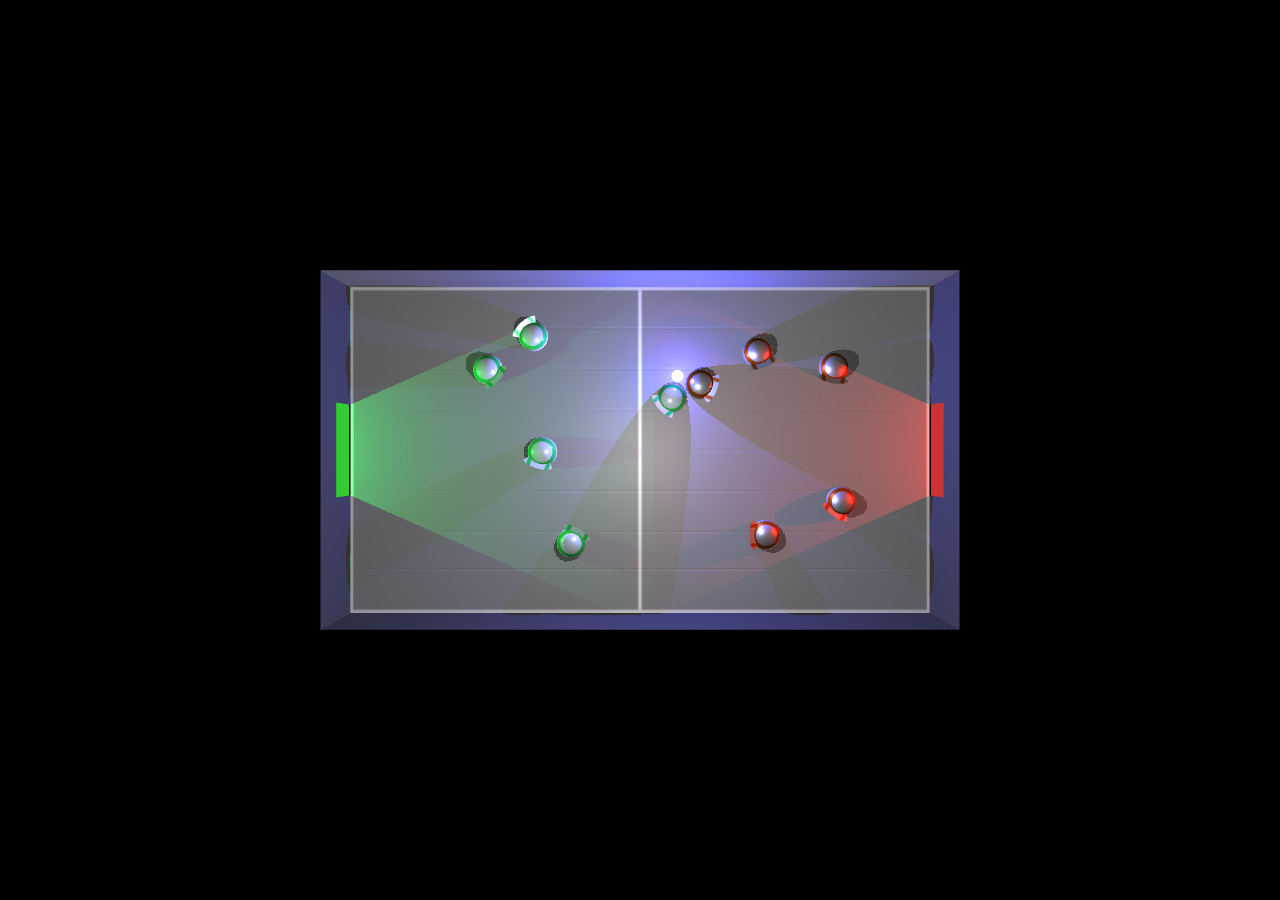
==== index.html @ 3781740f "first commit" ====
<!DOCTYPE html>
<html>
	<head>
		<meta charset="utf-8">					
		<title>Index</title>
		<link rel="stylesheet" type="text/css" href="css/style.css">
	</head>
	<body>
		<script src="js/three.min.js"></script>
		<script src="js/OrbitControls.js"></script>
		<script src="js/Synthesizer.js"></script>
		<script src="js/shellHIFI.js"></script>

	</body>
</html>
---- css/style.css ----
div {
   margin: 0px;
    padding: 0px;
}

body {
    background-color: #000;
    overflow: hidden;
    margin: 0px;
    padding: 0px;
}

canvas {
    display: block;
    margin: 0px;
    padding: 0px;
}
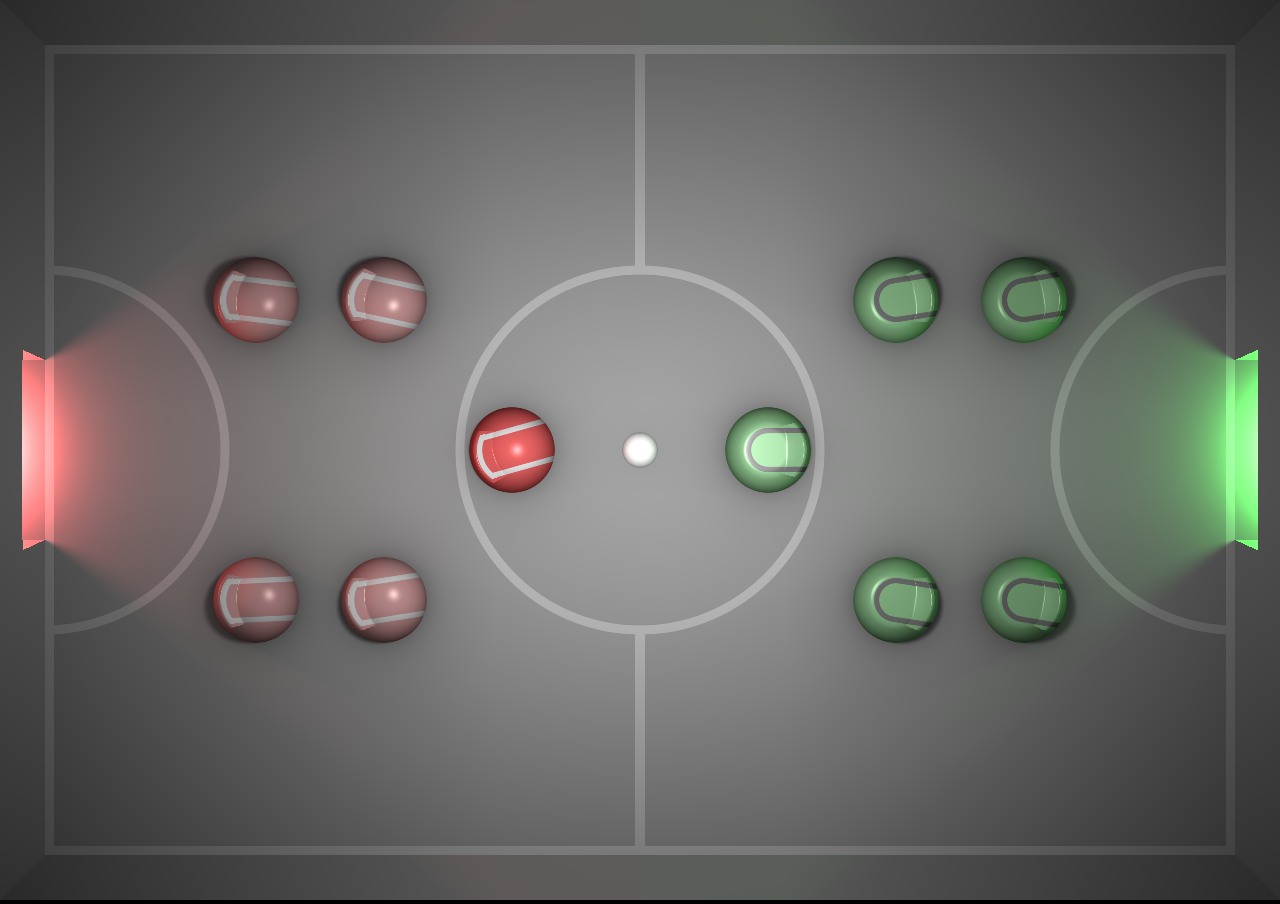
==== commit 1d9bacc1: "drp fix" ====
--- a/index.html
+++ b/index.html
@@ -1,15 +1,1322 @@
 <!DOCTYPE html>
 <html>
-	<head>
-		<meta charset="utf-8">					
-		<title>Index</title>
-		<link rel="stylesheet" type="text/css" href="css/style.css">
-	</head>
-	<body>
-		<script src="js/three.min.js"></script>
-		<script src="js/OrbitControls.js"></script>
-		<script src="js/Synthesizer.js"></script>
-		<script src="js/shellHIFI.js"></script>
-
-	</body>
-</html>+  <head>
+    <meta charset="utf-8">          
+    <title>Index</title>
+    <style>
+      body {background-color: #000;overflow: hidden;margin: 0px;padding: 0px;}
+    </style>
+  </head>
+  <body>
+    <div class="divcanvas">
+      <canvas id="canvas"></canvas>
+    </div>
+    <script>
+
+"use strict";
+
+const input = {
+  mx:0,
+  my:0,
+  lsx:0,
+  lsy:0,
+  gp:false,
+  elem: null,
+  update: function() {
+    for (const gamepad of navigator.getGamepads()) {
+      if (!gamepad) continue;
+      for (const [i, button] of gamepad.buttons.entries()) {
+        if (button.pressed) {
+          //console.log(`Button ${i} [PRESSED]`);
+        }
+      }
+      for (const [i, axis] of gamepad.axes.entries()) {
+        //console.log(`${i}: ${axis.toFixed(4)}`);
+        //console.log("value", axis + 1);
+        if(i==0){input.lsx=axis}
+        if(i==1){input.lsy=axis}
+        if(Math.abs(input.lsx)<0.1){input.lsx=0}
+        if(Math.abs(input.lsy)<0.1){input.lsy=0}
+      }
+    }
+  },
+  setMousePosition:function(e) {
+    const rect = input.elem.getBoundingClientRect();
+    input.mx = e.clientX - rect.left;
+    input.my = rect.height - (e.clientY - rect.top) - 1;  // bottom is 0 in WebGL
+    //input.mx = input.mx*rr.pixscale;
+    //input.my = input.my*rr.pixscale;
+  },
+  init:function(){
+    this.elem = document.querySelector('.divcanvas');
+    this.elem.addEventListener('mouseover', rr.requestFrame);
+    this.elem.addEventListener('mouseout', rr.cancelFrame);
+    this.elem.addEventListener('mousedown', physics.slow);
+    this.elem.addEventListener('mouseup', physics.fast);
+    this.elem.addEventListener('mousemove', this.setMousePosition);
+    this.elem.addEventListener('touchstart', (e) => {
+      e.preventDefault();
+      rr.requestFrame();
+    }, {passive: false});
+    this.elem.addEventListener('touchmove', (e) => {
+      e.preventDefault();
+      this.setMousePosition(e.touches[0]);
+    }, {passive: false});
+    this.elem.addEventListener('touchend', (e) => {
+      e.preventDefault();
+      rr.cancelFrame();
+    }, {passive: false});
+    window.addEventListener("gamepadconnected", (e) => {
+      input.gp = true;
+      var eg = e.gamepad;
+      console.log("GP %d: %s. %d btns, %d axes.",eg.index,eg.id,eg.buttons.length,eg.axes.length,);
+    });
+  }
+}
+
+const shaders = {
+  vs:`#version 300 es
+    // an attribute is an input (in) to a vertex shader.
+    // It will receive data from a buffer
+    in vec4 a_position;
+
+    // all shaders have a main function
+    void main() {
+
+      // gl_Position is a special variable a vertex shader
+      // is responsible for setting
+      gl_Position = a_position;
+    }
+  `,
+  fs:`#version 300 es
+    precision highp float;
+    uniform vec2 iResolution;
+    uniform vec2 iMouse;
+    uniform float iTime;
+    uniform vec2 pos0;
+    uniform vec3 pos1;
+    uniform vec3 pos2;
+    uniform vec3 pos3;
+    uniform vec3 pos4;
+    uniform vec3 pos5;
+    uniform vec3 pos6;
+    uniform vec3 pos7;
+    uniform vec3 pos8;
+    uniform vec3 pos9;
+    uniform vec3 pos10;
+    uniform int player;
+    uniform int hasball;
+    out vec4 outColor;
+
+#define numrobs 11
+#define numlights 4
+
+#define white vec3(1.)
+#define pink vec3(.95,.75,.75)
+#define pgreen vec3(.7,.9,.7)
+#define pblack vec3(.6,.6,.6)
+#define black vec3(.0)
+#define pgrey vec3(0.85)
+#define pred vec3(1., .5, .5)
+
+float pixel = 0.0;
+vec4 courtprox = vec4(0.0);
+vec2 uv = vec2(0.0);
+float ar = 0.0;
+float f = 0.0; 
+float border = 0.05;
+float bar = 1.0;
+
+struct light
+{
+    vec3 colour;
+    vec3 position;
+    vec3 difference;
+    vec3 amount;
+    vec2 shadow;
+    float dist;
+    float intensity;
+    bool casts;
+    bool ison;
+};
+
+struct Rob
+{
+    vec3 position;
+    vec3 colourA;
+    vec3 colourB;
+    float rotation;
+    float radius;
+    bool ison;
+};
+
+vec3 getGroundColour(){
+    float linewidth = 0.01;
+    float hlinewidth = linewidth/2.0;
+    float rhlinewidth = hlinewidth + pixel/2.0;
+    vec3 rcol = pgrey;
+    if(courtprox.x>-linewidth&&courtprox.x<=0.0||abs(courtprox.y)<linewidth||courtprox.z>-linewidth&&courtprox.z<=0.0||abs(courtprox.w)<linewidth){
+        rcol = white;
+    }
+    float crad = 0.2;
+    float dfc = distance(uv, vec2(ar/2.0, 0.5));
+    float crdiff = dfc-crad;
+    if(crdiff<rhlinewidth ){
+        f = smoothstep(rhlinewidth-pixel,rhlinewidth , abs(crdiff));
+        rcol = mix(white, pgrey, f);
+    }
+
+    if(crdiff>=hlinewidth-pixel&&abs(uv.x - (ar/2.0))<=hlinewidth){
+        rcol = white;
+    }
+    dfc = distance(uv, vec2(border*bar, 0.5));
+    crdiff = dfc-crad;
+    if(crdiff<rhlinewidth ){
+        f = smoothstep(rhlinewidth-pixel,rhlinewidth , abs(crdiff));
+        rcol = mix(white, rcol, f);
+    }
+    dfc = distance(uv, vec2(ar-(border*bar), 0.5));
+    crdiff = dfc-crad;
+    if(abs(crdiff)<rhlinewidth ){
+        f = smoothstep(rhlinewidth-pixel,rhlinewidth , abs(crdiff));
+        rcol = mix(white, rcol, f);
+    }
+    return rcol;
+}
+
+bool outputMode = false; vec3 outputColour;
+void outputValue (in float value){
+    outputMode = true;
+    if ( value >= 0.0 && value <= 1.0 )
+        { outputColour = vec3(value, value, value); }
+        else if ( value < 0.0 && value > -1.0 )
+        { outputColour = vec3(0.0, 0.0, -value ); }
+        else if ( value > 1.0 )
+        { outputColour = vec3(1.0-(1.0/value), 1.0, 0.0); }
+        else if ( value < -1.0 )
+        { outputColour = vec3(1.0-(1.0/-value), 0.0, 1.0); }
+} 
+void outputValue (in vec3 value){outputMode = true;outputColour = value;}
+
+vec3 contrast(vec3 color, float value) {
+  return 0.5 + value * (color - 0.5);
+}
+
+vec3 gammaCorrection (vec3 colour, float gamma) {
+  return pow(colour, vec3(1. / gamma));
+}
+
+float linePointLength( in vec3 P, in vec3 A, in vec3 B ){
+    vec3 AB = B-A;
+    float lenAB = length(AB);
+    vec3 D = AB/lenAB;
+    vec3 AP = P-A;
+    float d = dot(D, AP);
+    vec3 X = A + D * dot(P-A, D);
+    if(X.z<0.0){return 10.0;} else {return length(X-P);}
+}
+
+vec3 linePoint( in vec3 P, in vec3 A, in vec3 B ){
+    vec3 AB = B-A;
+    float lenAB = length(AB);
+    vec3 D = AB/lenAB;
+    vec3 AP = P-A;
+    float d = dot(D, AP);
+    vec3 X = A + D * dot(P-A, D);
+    return X;
+}
+
+// SD Functions from https://iquilezles.org/articles/distfunctions2d/
+
+float sdBox( in vec2 p, in vec2 b )
+{
+    vec2 d = abs(p)-b;
+    return length(max(d,0.0)) + min(max(d.x,d.y),0.0);
+}
+
+float sdTriangle( in vec2 p, in vec2 p0, in vec2 p1, in vec2 p2 ){
+  vec2 e0 = p1 - p0;
+  vec2 e1 = p2 - p1;
+  vec2 e2 = p0 - p2;
+
+  vec2 v0 = p - p0;
+  vec2 v1 = p - p1;
+  vec2 v2 = p - p2;
+
+  vec2 pq0 = v0 - e0*clamp( dot(v0,e0)/dot(e0,e0), 0.0, 1.0 );
+  vec2 pq1 = v1 - e1*clamp( dot(v1,e1)/dot(e1,e1), 0.0, 1.0 );
+  vec2 pq2 = v2 - e2*clamp( dot(v2,e2)/dot(e2,e2), 0.0, 1.0 );
+    
+    float s = e0.x*e2.y - e0.y*e2.x;
+    vec2 d = min( min( vec2( dot( pq0, pq0 ), s*(v0.x*e0.y-v0.y*e0.x) ),
+                       vec2( dot( pq1, pq1 ), s*(v1.x*e1.y-v1.y*e1.x) )),
+                       vec2( dot( pq2, pq2 ), s*(v2.x*e2.y-v2.y*e2.x) ));
+
+  return -sqrt(d.x)*sign(d.y);
+}
+float dot2( vec2 v ) { return dot(v,v); }
+float sdBezier( in vec2 pos, in vec2 A, in vec2 B, in vec2 C )
+{    
+    vec2 a = B - A;
+    vec2 b = A - 2.0*B + C;
+    vec2 c = a * 2.0;
+    vec2 d = A - pos;
+    float kk = 1.0/dot(b,b);
+    float kx = kk * dot(a,b);
+    float ky = kk * (2.0*dot(a,a)+dot(d,b)) / 3.0;
+    float kz = kk * dot(d,a);      
+    float res = 0.0;
+    float p = ky - kx*kx;
+    float p3 = p*p*p;
+    float q = kx*(2.0*kx*kx-3.0*ky) + kz;
+    float h = q*q + 4.0*p3;
+    if( h >= 0.0) 
+    { 
+        h = sqrt(h);
+        vec2 x = (vec2(h,-h)-q)/2.0;
+        vec2 uv = sign(x)*pow(abs(x), vec2(1.0/3.0));
+        float t = clamp( uv.x+uv.y-kx, 0.0, 1.0 );
+        res = dot2(d + (c + b*t)*t);
+    }
+    else
+    {
+        float z = sqrt(-p);
+        float v = acos( q/(p*z*2.0) ) / 3.0;
+        float m = cos(v);
+        float n = sin(v)*1.732050808;
+        vec3  t = clamp(vec3(m+m,-n-m,n-m)*z-kx,0.0,1.0);
+        res = min( dot2(d+(c+b*t.x)*t.x),
+                   dot2(d+(c+b*t.y)*t.y) );
+    }
+    return sqrt( res );
+}
+
+// Copyright (c) 2024 John Cotterell johnmdcotterell@gmail.com
+// You may view and edit this code (with this message intact) only on Shadertoy.
+// Anything else requires my permission.
+
+void mainImage( out vec4 fragColor, in vec2 fragCoord )
+{
+    uv = fragCoord/iResolution.y;
+    ar = iResolution.x/iResolution.y;
+    float height = 0.0;
+    pixel = 1./iResolution.y;
+    float mTime = mod(iTime, 6.2832);
+    bool ZoneRob = false;
+    bool ZoneGround = false;
+    bool ZoneWall = false;
+    bool ZoneGoalWall = false;
+    bool ZoneInsideWall = false;
+    border = 0.05;
+    bar = 1.0;
+    vec4 courtyard = vec4( border*bar, border, ar-(border*bar), 1.0-border);
+    courtprox = vec4( courtyard.x - uv.x, courtyard.y - uv.y, uv.x - courtyard.z, uv.y - courtyard.w);
+    float goalwidth = 0.2;
+    float goaltop = 0.5 + (goalwidth/2.0);  
+    float goalbottom = 0.5 - (goalwidth/2.0);
+    float goalprox = max((uv.y-goaltop), (goalbottom-uv.y));
+    float wallheightfactor = 1.0;
+
+    Rob Robs[numrobs];
+    float dist = ar;
+    int rindex = -1;
+    vec2 centre = vec2(ar/2.0, 0.5);
+    float radius = 0.0;
+    float cradius = 0.34;
+    vec2 centreL = vec2((ar/2.0)-(cradius),0.5);
+    vec2 centreR = vec2((ar/2.0)+(cradius),0.5);
+    float segment = 1.256637;
+    float rightAng = 1.5708;
+    float dradius = 0.048;
+    float bradius = 0.02;
+    vec2 distv; 
+    vec3 normal = vec3(0.0,0.0,1.0);
+    vec3 bgnormal = vec3(0.0,0.0,1.0); 
+    bool flatTop = false;
+    float theight = 0.0;
+    float angle = 0.0;
+    
+    int activerobs = 11;
+
+        vec3 pos[numrobs];
+        pos[0] = vec3(pos0, 0.0);
+        pos[1] = pos1;
+        pos[2] = pos2;
+        pos[3] = pos3;
+        pos[4] = pos4;
+        pos[5] = pos5;
+        pos[6] = pos6;
+        pos[7] = pos7;
+        pos[8] = pos8;
+        pos[9] = pos9;
+        pos[10] = pos10;
+        //for(int i=0;i<numrobs;i++){
+            //pos[i].x = (ar/2.0) + (pos[i].x/10.0)*(ar/2.0);
+            //pos[i].y = 0.5 + (pos[i].y/6.0)*0.5;
+        //}
+
+
+    for(int i=1;i<numrobs;i++){
+    Robs[i].ison = false;
+      if(i<activerobs){
+        Robs[i].ison = true;
+        Robs[i].radius = dradius;
+        //angle = float(i) * segment;
+        //vec2 rcentre = centreL;
+        if(i>5){
+            Robs[i].colourA = pgreen;
+            Robs[i].colourB = pblack;
+            //angle += mTime;
+            //Robs[i].rotation = angle + rightAng;
+            //rcentre = centreR;
+          } else {
+                Robs[i].colourA = pink;
+                Robs[i].colourB = white;
+                //angle -= mTime;
+                //Robs[i].rotation = angle - rightAng;
+            }
+        //Robs[i].position = vec3( rcentre.x + (cradius * cos(angle)), rcentre.y + (cradius * sin(angle)), 0.0);
+        Robs[i].position = vec3( pos[i].xy, 0.0);
+        Robs[i].rotation = pos[i].z - rightAng;
+        } 
+    }
+    
+    int player = 1;
+    
+    int tracter = hasball;
+    int tractee = 0;
+    bool tracting = false;
+    if(tracter>0){tracting = true;}
+    
+    float sinw = sin(mTime*50.0);
+    Robs[0].position = vec3( pos[0].xy, bradius);
+    if(tractee==0 &&tracting){
+      Robs[0].position.x += sinw/400.0;
+      Robs[0].position.y -= sinw/400.0;
+        //float balldist = dradius+bradius*3.;
+        //balldist += sinw/200.0;
+        //Robs[0].position = vec3( Robs[hasball].position.x + (balldist * cos(Robs[hasball].rotation)), Robs[hasball].position.y + (balldist * sin(Robs[hasball].rotation)), bradius);
+    } else {
+        //Robs[0].position = vec3(ar/4., 0.2, 0.);
+    }
+    Robs[0].radius = bradius;
+    Robs[0].ison = true;
+    Robs[0].colourA = vec3(1.2);
+    Robs[player].colourA = pred;
+    vec3 bgcol;
+    vec3 fgcol; 
+    vec3 col = white;  
+    vec2 robambient = vec2(1.0, 1.0);
+    
+    light lights[numlights];
+    lights[0] = light(vec3(1.0,1.0,1.0),vec3(ar*.5, .5 ,.6),vec3(0.0),vec3(0.0),vec2(0.0),0.0, 0.1, true, true);
+    lights[1] = light(vec3(1.0,0.3,0.3),vec3(ar*-0.04, 0.5 ,0.05),vec3(0.0),vec3(0.0),vec2(0.0),0.0, 0.03, true, true);
+    lights[3] = light(vec3(0.3,1.0,0.3),vec3(ar*1.04, 0.5 ,0.05),vec3(0.0),vec3(0.0),vec2(0.0),0.0, 0.025, true, false);
+    
+    lights[2] = light(vec3(0.2,0.2,0.9),vec3(0.0),vec3(0.0),vec3(0.0),vec2(0.0),0.0, 0.0007, false, false);
+    
+    lights[2].position = Robs[tractee].position;
+    //lights[2].position.z = 0.005;
+    lights[2].ison = tracting;
+    if(uv.x>=ar/2.0){
+        lights[1] =  lights[3]; lights[1].ison = true;
+    }
+        vec3 tcol = vec3(0.2,0.2,0.6);
+    if(tracter<6){tcol = vec3(0.5,0.2,0.2);}else{tcol = vec3(0.2,0.5,0.2);}
+    lights[2].colour = tcol;
+
+    if(courtprox.w>0.0 && courtprox.w*bar>courtprox.z && courtprox.w*bar>courtprox.x){
+        bgcol = pgrey;
+        bgnormal = vec3(0.0,-1.0,0.0);
+        ZoneWall = true;
+        height = courtprox.w * wallheightfactor;
+    } else if(courtprox.y>0.0 && courtprox.y*bar>courtprox.z && courtprox.y*bar>courtprox.x){
+        bgcol = pgrey;
+        bgnormal = vec3(0.0,1.0,0.0);
+        ZoneWall = true;
+        height = courtprox.y *  wallheightfactor;
+    } else if(goalprox>0.0 && courtprox.x>0.0 || courtprox.x>(border*bar)/2.0){
+        bgcol = pgrey;
+        bgnormal = vec3(1.0,0.0,0.0);
+        ZoneWall = true; ZoneGoalWall = true;
+        float cph = courtprox.x/2.2;
+        if(goalprox<cph && courtprox.x<(border*bar)/2.0 ){
+            ZoneInsideWall = true;
+            height = goalprox * wallheightfactor;
+            if(uv.y<0.5){bgnormal = vec3(0.0,1.0,0.0);}else{bgnormal = vec3(0.0,-1.0,0.0);} 
+        } else {
+            height = courtprox.x * wallheightfactor;      
+        }
+    } else if(goalprox>0.0 && courtprox.z>0.0 || courtprox.z>(border*bar)/2.0){
+        bgcol = pgrey;
+        bgnormal = vec3(-1.0,0.0,0.0);
+        ZoneWall = true; ZoneGoalWall = true;
+        if(goalprox<courtprox.z/2.2 && courtprox.z<(border*bar)/2.0 ){
+            ZoneInsideWall = true;
+            height = goalprox * wallheightfactor;
+            if(uv.y<0.5){bgnormal = vec3(0.0,1.0,0.0);}else{bgnormal = vec3(0.0,-1.0,0.0);}
+        } else {
+            height = courtprox.z * wallheightfactor;
+          
+        }
+    } else {
+        ZoneGround = true;
+        bgcol = getGroundColour();
+        bgnormal = vec3(0.0,0.0,1.0);
+    }
+    
+    float limA = courtyard.x;
+    float limB = courtprox.x;
+    
+    if(uv.x>ar/2.0){ limA = courtyard.z; limB = courtprox.z; }
+    
+    float lightATG = (goaltop-lights[1].position.y)/(lights[1].position.x-limA);
+    float lightATGdist = ( (lights[1].position.x - uv.x) * lightATG) -  (uv.y-lights[1].position.y);
+    float lightABG = (goalbottom-lights[1].position.y)/(lights[1].position.x-limA);
+    float lightABGdist =    (uv.y-lights[1].position.y)-( (lights[1].position.x - uv.x) * lightABG);
+    float lightAdist = lightABGdist*lightATGdist;
+    
+    lights[1].shadow.x = 1.0;
+    
+    if(goalprox<0.0||ZoneInsideWall){lights[1].shadow.x = 0.0;} else if(lightAdist>0.0){
+        lights[1].shadow.x = 0.0;
+        f = smoothstep(0.0, 0.2*-limB, lightAdist);
+        lights[1].shadow.x = mix(1.0, 0.0, f);
+    }
+    
+    lights[1].shadow.y = lights[1].shadow.x;
+    
+    for(int i=0;i<numrobs;i++){
+        if(Robs[i].ison){
+        float bdist = distance(uv, Robs[i].position.xy);
+        if(bdist<dist){dist=bdist;}
+        float edgedist = distance(uv, Robs[i].position.xy) + (Robs[i].position.z);
+        if(bdist<Robs[i].radius){
+            dist=bdist;
+            radius = Robs[i].radius;
+            height = sqrt((radius*radius)-(dist*dist));
+            ZoneRob = true;
+            rindex = i;
+            if(i>5){flatTop=true;}
+            if(bdist<Robs[i].radius-pixel){ZoneGround = false;}
+            robambient.y *= 1.0 - (0.5 * pow(0.8/(edgedist/Robs[i].radius),3.0));
+        } else {
+            robambient *= 1.0 - (0.5 * pow(0.8/(edgedist/Robs[i].radius),3.0));
+        }
+      }
+    }
+    
+    if(ZoneRob){
+        fgcol = Robs[rindex].colourA;
+        centre = vec2(Robs[rindex].position.x, Robs[rindex].position.y);
+        distv = uv - centre;
+        normal = vec3(distv.x, distv.y, height)/radius;
+        height+=Robs[rindex].position.z;
+        
+        if(flatTop){
+            float tradius = radius/2.5;
+            theight = sqrt((radius*radius)-(tradius*tradius));
+            if(height>theight){
+                height=theight;
+                normal = vec3(0.0, 1.0, 0.0);
+            }
+            f = smoothstep(theight-0.01, theight, height);
+            normal = mix(normal,vec3(0.0, 0.0, 1.0),  f);
+            height = mix(height,theight,  f);
+        }
+        
+        robambient.x *= (0.6 + normal.z/3.0);
+        float rotation = Robs[rindex].rotation;
+        if(rindex>0){
+            float SpFoffset = radius*2.0;
+            float SpBoffset = radius/1.0;
+            float SpFheight = radius*-1.0;
+            float SpBheight = radius*1.4;
+            float SpWidth = radius/1.4;
+            float SpLength = SpFoffset+SpBoffset;
+            float SpHeight = SpBheight-SpFheight;
+            vec3 SpFc = vec3(centre.x + SpFoffset * cos(rotation),  centre.y + SpFoffset * sin(rotation), 0.0);
+            vec3 SpFl = SpFc; SpFl.x += (SpWidth * sin(rotation)); SpFl.y -= (SpWidth * cos(rotation));
+            vec3 SpFr = SpFc; SpFr.x -= (SpWidth * sin(rotation)); SpFr.y += (SpWidth * cos(rotation));
+            vec3 SpBc = vec3(centre.x - SpBoffset * cos(rotation), centre.y - SpBoffset * sin(rotation), 0.0);
+            vec3 SpBl = SpBc; SpBl.x += (SpWidth * sin(rotation)); SpBl.y -= (SpWidth * cos(rotation));
+            vec3 SpBr = SpBc; SpBr.x -= (SpWidth * sin(rotation)); SpBr.y += (SpWidth * cos(rotation));
+            float SpFD = linePointLength( vec3(uv.x, uv.y, 0.0), vec3(SpFl.x, SpFl.y, 0.0), vec3(SpFr.x, SpFr.y, 0.0) );
+            float SpH = SpFheight + (SpHeight*(SpFD/SpLength));
+            float inTri = sdTriangle(uv, SpFc.xy, SpBr.xy, SpBl.xy);
+            
+            float lineDist = linePointLength( vec3(uv.x, uv.y, 0.0) , vec3(SpBc.x, SpBc.y, 0.0)  , vec3(SpFc.x, SpFc.y, 0.0)  );
+            
+            float linewid =  radius*0.05;
+            float linemid = abs((radius*0.45)-lineDist);
+            if(linemid<linewid){fgcol=Robs[rindex].colourB;}
+            if(linemid<linewid+pixel){
+                f = smoothstep(linewid,linewid+pixel, linemid);
+                fgcol = mix(Robs[rindex].colourB, fgcol, f);
+            }
+            if(rindex>5){
+                if(SpFD<radius*2.0){
+                    float linewid =  radius*0.05;
+                    float linemid = abs((radius*+0.45)-dist);
+                    if(linemid<linewid){fgcol=Robs[rindex].colourB;} else if(dist>(radius*+0.45)) {fgcol=Robs[rindex].colourA;}
+                    if(linemid<linewid+pixel){
+                        f = smoothstep(linewid,linewid+pixel, linemid);
+                        fgcol = mix(Robs[rindex].colourB, fgcol, f);
+                    }
+                }
+            } else {
+                if(SpFD>radius*2.5&&lineDist<(radius*0.5)+pixel){
+                    float linewid =  radius*0.05;
+                    float linemid = abs((radius*+0.75)-dist);
+                    if(linemid<linewid){fgcol=Robs[rindex].colourB;} else if(dist>(radius*+0.75)) {fgcol=Robs[rindex].colourA;}
+                    if(linemid<linewid+pixel){
+                        f = smoothstep(linewid,linewid+pixel, linemid);
+                        fgcol = mix(Robs[rindex].colourB, fgcol, f);
+                    }
+                }
+            }
+            
+            if(SpH>height){
+                float face = 0.7; 
+                if(inTri<0.0&&dist<radius*0.9){
+                    if(dist<radius*0.7){
+                        f = smoothstep(0.0, pixel*5.0, SpH-height);
+                        height=mix(height, SpH,  f);
+                        normal=mix(normal,vec3( face * cos(rotation) , face * sin(rotation), 0.7), f);
+                    } else {
+                        f = smoothstep(radius*0.75, radius*0.95, dist);
+                        height=mix( SpH, height, f);
+                        normal=mix(vec3( face * cos(rotation) , face * sin(rotation), 0.7),normal, f);
+                    }
+                } 
+            }
+            
+        }
+        normal = normal/length(normal);
+        /*    // ----  Objects casting shadows on other objects
+        for(int i=0;i<numrobs;i++){
+            if(i!=rindex&&Robs[i].ison){
+                for(int j=0;j<numlights;j++){
+                   if(lights[j].casts&&lights[j].ison){
+                     if(distance(Robs[i].position, lights[j].position) < distance(Robs[rindex].position, lights[j].position)){
+                        vec3 tempBall = Robs[i].position;
+                        tempBall.z*=1.2;
+                        float beam = linePointLength(tempBall, lights[j].position, vec3(uv.x, uv.y, height)); 
+                        float cradius = Robs[i].radius*1.2; // cheating and making the ball bigger so shadow seen more easily
+                        float blur = distance(Robs[i].position, vec3(uv.x, uv.y, height))/5.0;
+                        float shadow = 0.0;
+                        if (beam<=(cradius-blur)){shadow = 1.0;} else {
+                            f = smoothstep(cradius-blur, cradius, beam);
+                            shadow = mix(1.0,0.0, f);
+                        }
+                            lights[j].shadow.y = max(shadow, lights[j].shadow.y);
+                            }
+                        }
+                    }
+                }
+            }
+        }
+        // ----  Lots of GPU for small improvement, Uncomment to use
+        */ 
+    }
+    
+    if(ZoneGround||ZoneWall){
+        float shadowheight = 0.0;
+        if(ZoneWall){shadowheight = height;};
+        for(int i=0;i<numrobs;i++){
+            if(Robs[i].ison){
+            for(int j=0;j<numlights;j++){
+            if(lights[j].casts&&lights[j].ison){
+                float beam = linePointLength(Robs[i].position, lights[j].position, vec3(uv.x, uv.y, shadowheight)); 
+                float cradius = Robs[i].radius;
+                float blur = 0.;
+                blur=distance(Robs[i].position, vec3(uv.x, uv.y, shadowheight))/8.0;
+                float shadow = 0.0;
+                if (beam<=(cradius-blur)){shadow = 1.0;} else {
+                    f = smoothstep(cradius-blur, cradius, beam);
+                    shadow = mix(1.0,0.0, f);
+                }
+                lights[j].shadow.x = max(shadow, lights[j].shadow.x);
+            }
+            }
+            }
+        }
+    }
+
+    vec2 ambientmulti = vec2((min(0.5+(height*3.0), 1.0)),0.5);
+    float ambiA = 1.0;float ambiB = 1.0; float ambiC = 0.5;
+    ambientmulti *= sqrt((min(ambiC-(courtprox.w*ambiA), ambiB))*(min(ambiC-courtprox.z*ambiA, ambiB))*(min(ambiC-courtprox.y*ambiA, ambiB))*(min(ambiC-courtprox.x*ambiA, ambiB)));
+   
+    vec3 position = vec3(uv, height);
+    vec3 bgtot = vec3(0.0);
+    vec3 fgtot = vec3(0.0);
+    vec3 sptot = vec3(0.0);
+    for(int j=0;j<numlights;j++){
+   if(lights[j].ison){
+        lights[j].difference = lights[j].position - position;
+        lights[j].dist = length(lights[j].difference);
+        lights[j].difference = lights[j].difference/lights[j].dist;
+        lights[j].amount.x = max(0.0, dot(lights[j].difference, normal));
+        lights[j].amount.x = lights[j].amount.x/(lights[j].dist*lights[j].dist);
+        lights[j].amount.y = max(0.0, dot(lights[j].difference, bgnormal));
+        lights[j].amount.y = lights[j].amount.y/(lights[j].dist*lights[j].dist);
+        lights[j].amount.y *= lights[j].intensity * (1.0-lights[j].shadow.x);
+        lights[j].amount.x *= lights[j].intensity * (1.0-lights[j].shadow.y);
+        bgtot += lights[j].colour*lights[j].amount.y;
+        fgtot += lights[j].colour*lights[j].amount.x;
+        }
+    }
+
+    bgcol*=(robambient.y*ambientmulti.y)+bgtot;
+    if(ZoneRob){
+        vec3 incident = vec3(0.0, 0.0, -1.0);
+        vec3 reflection = reflect(incident, normal);
+        for(int j=0;j<numlights;j++){
+        if(lights[j].ison){
+            lights[j].amount.z = pow(max(0.0, dot(lights[j].difference, reflection)),32.0);
+            lights[j].amount.z = lights[j].amount.z/(lights[j].dist*lights[j].dist);
+            lights[j].amount.z *= lights[j].intensity * (1.0-lights[j].shadow.y);
+            sptot += lights[j].colour*lights[j].amount.z;
+            }
+        }
+
+        fgcol *= (robambient.x*ambientmulti.x)+fgtot;
+        fgcol += sptot;
+        
+        if(ZoneGround){
+            f = smoothstep(radius-pixel, radius, dist);
+            col = mix(fgcol,bgcol, f);
+        } else {
+            col = fgcol;
+        }
+    } else {
+       col = bgcol;
+    }
+    
+    if(tracting){
+        float tdist = dradius*0.5;
+        float tdistf = distance(Robs[tracter].position.xy, Robs[tractee].position.xy)/2.0;
+        float cosr = cos(Robs[tracter].rotation);
+        float sinr = sin(Robs[tracter].rotation);
+        vec2 tpA = vec2(Robs[tracter].position.x + (tdist * cosr), Robs[tracter].position.y + (tdist * sinr));
+        vec2 tpB = vec2(Robs[tracter].position.x + (tdistf * cosr), Robs[tracter].position.y + (tdistf * sinr));
+        float tpdist = distance(uv, Robs[tractee].position.xy);
+        float tqdist = distance(uv, tpA);
+        float tractor = sdBezier(uv, tpA, tpB, Robs[tractee].position.xy);
+        float lv = 0.01*tqdist;
+        float lw = (0.6*tqdist)+sin((mTime*80.0)+(tqdist*200.0))/80.0;
+        vec3 lcol = tcol/3.;
+        if(tractor<lw){f = smoothstep(lv, lw, tractor);col = mix(col+lcol,col, f);}
+    
+        if(rindex==tractee){
+            float llw = 0.4;
+            vec3 lnorm = vec3(sin(mTime*3.),cos(mTime*11.),cos(mTime*7.));
+            float ncola = sin(dot(normal, lnorm));
+            float ncolb = sin(dot(normal, lnorm.yzx));
+            float ncolc = sin(dot(normal, lnorm.zxy));
+            if(ncolc>sin(ncola*5.) && ncolc<sin(ncola*5.)+llw){col += tcol;}
+            if(ncola>sin(ncolc*5.) && ncola<sin(ncolc*5.)+llw){col += tcol;}
+        }
+    }
+    
+    col = contrast(col, 1.2);
+    col = gammaCorrection(col, .95);
+    if(outputMode){col = outputColour;}
+    fragColor = vec4(col,1.0);
+}
+
+
+
+    void main() {
+      mainImage(outColor, gl_FragCoord.xy);
+    }
+  `
+}
+  
+const rr = {
+  ar: 1,
+  pixscale: 1,
+  requestId: undefined,
+  then:0,
+  time:0,
+  gl:null,
+  program:null,
+  vao:null,
+  resolutionLoc:null,
+  mouseLoc:null,
+  timeLoc:null,
+  pos0Loc:null,
+  pos1Loc:null,
+  pos2Loc:null,
+  pos3Loc:null,
+  pos4Loc:null,
+  pos5Loc:null,
+  pos6Loc:null,
+  pos7Loc:null,
+  pos8Loc:null,
+  pos9Loc:null,
+  pos10Loc:null,
+  playerLoc:null,
+  hasballLoc:null,
+  transformY: function(y){
+    return (0.5 + (y/6.0)*0.5);
+  },
+  transformX: function(x){
+    return ((rr.ar/2.0) + (x/10.0)*(rr.ar/2.0));
+  },
+  render: function(now) {
+    rr.requestId = undefined;
+    now *= 0.001;  // convert to seconds
+    var elapsedTime = Math.min(now - rr.then, 0.1);
+    elapsedTime *= physics.delta;
+    rr.time += elapsedTime;
+    rr.then = now;
+    rr.resize();
+    input.update();
+    rr.gl.viewport(0, 0, rr.gl.canvas.width, rr.gl.canvas.height);
+    rr.gl.useProgram(rr.program);
+    rr.gl.bindVertexArray(rr.vao);
+    physics.animate();
+    AI.animate();
+    rr.gl.uniform2f(rr.resolutionLoc, rr.gl.canvas.width, rr.gl.canvas.height);
+    rr.gl.uniform2f(rr.mouseLoc, input.mx, input.my);
+    rr.gl.uniform1f(rr.timeLoc, rr.time);
+    rr.gl.uniform2f(rr.pos0Loc,  rr.transformX(go[0].x), rr.transformY(go[0].y));
+    rr.gl.uniform3f(rr.pos1Loc,  rr.transformX(go[1].x), rr.transformY(go[1].y), go[1].r);
+    rr.gl.uniform3f(rr.pos2Loc,  rr.transformX(go[2].x), rr.transformY(go[2].y), go[2].r);
+    rr.gl.uniform3f(rr.pos3Loc,  rr.transformX(go[3].x), rr.transformY(go[3].y), go[3].r);
+    rr.gl.uniform3f(rr.pos4Loc,  rr.transformX(go[4].x), rr.transformY(go[4].y), go[4].r);
+    rr.gl.uniform3f(rr.pos5Loc,  rr.transformX(go[5].x), rr.transformY(go[5].y), go[5].r);
+    rr.gl.uniform3f(rr.pos6Loc,  rr.transformX(go[6].x), rr.transformY(go[6].y), go[6].r);
+    rr.gl.uniform3f(rr.pos7Loc,  rr.transformX(go[7].x), rr.transformY(go[7].y), go[7].r);
+    rr.gl.uniform3f(rr.pos8Loc,  rr.transformX(go[8].x), rr.transformY(go[8].y), go[8].r);
+    rr.gl.uniform3f(rr.pos9Loc,  rr.transformX(go[9].x), rr.transformY(go[9].y), go[9].r);
+    rr.gl.uniform3f(rr.pos10Loc,rr.transformX(go[10].x), rr.transformY(go[10].y), go[10].r);
+
+    rr.gl.uniform1i(rr.hasballLoc, physics.possby);
+
+    rr.gl.drawArrays(
+        rr.gl.TRIANGLES,
+        0,     // offset
+        6,     // num vertices to process
+    );
+
+    rr.requestFrame();
+  },
+  requestFrame: function(){
+    if (!rr.requestId) {
+      rr.requestId = requestAnimationFrame(rr.render);
+    }
+  },
+  cancelFrame: function() {
+    if (rr.requestId) {
+      cancelAnimationFrame(rr.requestId);
+      rr.requestId = undefined;
+    }
+  },
+  resize: function(){
+    let getdpr = Math.floor(window.devicePixelRatio);
+    this.pixscale = getdpr;
+    if(window.innerWidth*window.innerHeight > 2000000) {this.pixscale = 2*getdpr}
+      if(window.innerWidth*window.innerHeight > 4000000) {this.pixscale = 3*getdpr}
+        if(window.innerWidth*window.innerHeight > 8000000) {this.pixscale = 4*getdpr}
+    canvas.width  = window.innerWidth/this.pixscale;
+    canvas.height = window.innerHeight/this.pixscale; 
+    rr.ar = canvas.width/canvas.height;
+    canvas.style['image-rendering'] = 'pixelated';
+    canvas.style.width  = window.innerWidth+'px';
+    canvas.style.height = window.innerHeight+'px';
+  },
+  init: function(){
+    this.resize();
+      const canvas = document.querySelector("#canvas");
+  rr.gl = canvas.getContext("webgl2");
+  if (!rr.gl) {return;}
+    rr.program = createProgramFromSources(rr.gl, [shaders.vs, shaders.fs]);
+  const positionAttributeLoc = rr.gl.getAttribLocation(rr.program, "a_position");
+
+    rr.resolutionLoc = rr.gl.getUniformLocation(rr.program, "iResolution");
+    rr.mouseLoc =rr.gl.getUniformLocation(rr.program, "iMouse");
+    rr.timeLoc = rr.gl.getUniformLocation(rr.program, "iTime");
+    rr.pos0Loc = rr.gl.getUniformLocation(rr.program, "pos0");
+    rr.pos1Loc = rr.gl.getUniformLocation(rr.program, "pos1");
+    rr.pos2Loc = rr.gl.getUniformLocation(rr.program, "pos2");
+    rr.pos3Loc = rr.gl.getUniformLocation(rr.program, "pos3");
+    rr.pos4Loc = rr.gl.getUniformLocation(rr.program, "pos4");
+    rr.pos5Loc = rr.gl.getUniformLocation(rr.program, "pos5");
+    rr.pos6Loc = rr.gl.getUniformLocation(rr.program, "pos6");
+    rr.pos7Loc = rr.gl.getUniformLocation(rr.program, "pos7");
+    rr.pos8Loc = rr.gl.getUniformLocation(rr.program, "pos8");
+    rr.pos9Loc = rr.gl.getUniformLocation(rr.program, "pos9");
+    rr.pos10Loc =rr.gl.getUniformLocation(rr.program, "pos10");
+
+    rr.hasballLoc =rr.gl.getUniformLocation(rr.program, "hasball");
+
+  rr.vao = rr.gl.createVertexArray();
+  rr.gl.bindVertexArray(rr.vao);
+  const positionBuffer = rr.gl.createBuffer();
+  rr.gl.bindBuffer(rr.gl.ARRAY_BUFFER, positionBuffer);
+  rr.gl.bufferData(rr.gl.ARRAY_BUFFER, new Float32Array([-1,-1,1,-1,-1,1,-1,1,1,-1,1,1]), rr.gl.STATIC_DRAW);
+  rr.gl.enableVertexAttribArray(positionAttributeLoc);
+
+  rr.gl.vertexAttribPointer(
+      positionAttributeLoc,
+      2,          // 2 components per iteration
+      rr.gl.FLOAT,   // the data is 32bit floats
+      false,      // don't normalize the data
+      0,          // 0 = move forward size * sizeof(type) each iteration to get the next position
+      0,          // start at the beginning of the buffer
+  );
+
+
+  this.requestFrame();
+  requestAnimationFrame(this.cancelFrame);
+  }
+}
+
+const physics = {
+    hook: [0.85, 0.85, 0.85, 0.85, 0.85, 0.85, 0.85, 0.85, 0.85, 0.85, 0.85],
+    amount: 11,
+    damp: 0.98,
+    stopv: 0.001,
+    cdist: 3,
+    maxvel:[0.13, 0.2, 0.13,0.13,0.13, 0.13, 0.13,0.13, 0.13, 0.13, 0.13],
+    agil: 2,
+    poss: false,
+    possby: 0,
+    xv: [0, 0, 0, 0, 0, 0, 0, 0, 0, 0, 0],
+    yv: [0, 0, 0, 0, 0, 0, 0, 0, 0, 0, 0],
+    zv: [0, 0, 0, 0, 0, 0, 0, 0, 0, 0, 0],
+    v: [0, 0, 0, 0, 0, 0, 0, 0, 0, 0, 0],
+    xp: [0, 0, 0, 0, 0, 0, 0, 0, 0, 0, 0],
+    yp: [0, 0, 0, 0, 0, 0, 0, 0, 0, 0, 0],
+    mass: [1, 5, 5, 5, 5, 5, 5, 5, 5, 5, 5],
+    radii: [0.2, 0.7, 0.7, 0.7, 0.7, 0.7,0.7, 0.7, 0.7, 0.7, 0.7],
+    toplim: [5.1, 4.7, 4.7, 4.7, 4.7, 4.7, 4.7, 4.7, 4.7, 4.7, 4.7],
+    botlim: [-5.1, -4.7, -4.7, -4.7, -4.7, -4.7, -4.7, -4.7, -4.7, -4.7, -4.7],
+    leflim: [-9.3, -8.9, -8.9, -8.9, -8.9, -8.9, -8.9, -8.9, -8.9, -8.9, -8.9],
+    riglim: [9.3, 8.9, 8.9, 8.9, 8.9, 8.9, 8.9, 8.9, 8.9, 8.9, 8.9],
+    goalTop: 1.5,
+    goalBottom: -1.5,
+    targetx: [0, -6.5, -6.5, -4, -4, -2, 2, 4, 4, 6.5, 6.5],
+    targety: [0, 2, -2, 3, -3, 0, 0, -3, 3, -2, 2],
+    targetxd: [0, 0, 0, 0, 0, 0, 0, 0, 0, 0, 0],
+    targetyd: [0, 0, 0, 0, 0, 0, 0, 0, 0, 0, 0],
+    targeta: [0, 0, 0, 0, 0, 0, 0, 0, 0, 0, 0],
+    targetamin: 0,
+    targetamax: 0,
+    anglediff: [0, 0, 0, 0, 0, 0, 0, 0, 0, 0, 0],
+    angleinc: [0, 0, 0, 0, 0, 0, 0, 0, 0, 0, 0],
+    targetd: [0, 0, 0, 0, 0, 0, 0, 0, 0, 0, 0],
+    ballxd: [0, 0, 0, 0, 0, 0, 0, 0, 0, 0, 0],
+    ballyd: [0, 0, 0, 0, 0, 0, 0, 0, 0, 0, 0],
+    balld: [0, 0, 0, 0, 0, 0, 0, 0, 0, 0, 0],
+    nearestA: 0,
+    nearestB: 0,
+    vinc: 0.1,
+    delta: 1.0,
+    slowing: false,
+    slow: function(){
+      physics.slowing = true;
+    },
+    fast: function(){
+      physics.delta = 1.0;physics.slowing = false;
+    },
+    checkColl: function(A, B) {
+        var dx = go[B].x - go[A].x;
+        var dy = go[B].y - go[A].y;
+        var dist = Math.sqrt(dx * dx + dy * dy);
+        if (dist < this.radii[A] + this.radii[B]) {
+            var angle = Math.atan2(dy, dx);
+            var cosa = Math.cos(angle);
+            var sina = Math.sin(angle);
+            var vx1p = cosa * this.xv[A] + sina * this.yv[A];
+            var vy1p = cosa * this.yv[A] - sina * this.xv[A];
+            var vx2p = cosa * this.xv[B] + sina * this.yv[B];
+            var vy2p = cosa * this.yv[B] - sina * this.xv[B];
+            var P = vx1p * this.mass[A] + vx2p * this.mass[B];
+            var V = vx1p - vx2p;
+            vx1p = (P - this.mass[B] * V) / (this.mass[A] + this.mass[B]);
+            vx2p = V + vx1p;
+            this.xv[A] = cosa * vx1p - sina * vy1p;
+            this.yv[A] = cosa * vy1p + sina * vx1p;
+            this.xv[B] = cosa * vx2p - sina * vy2p;
+            this.yv[B] = cosa * vy2p + sina * vx2p;
+            var diff = ((this.radii[A] + this.radii[B]) - dist) / 2;
+            var cosd = cosa * diff;
+            var sind = sina * diff;
+            go[A].x -= cosd;
+            go[A].y -= sind;
+            go[B].x += cosd;
+            go[B].y += sind;
+        }
+    },
+    score: function(side) {
+        go[0].x = 0;
+        go[0].y = 0;
+
+        this.xv[0] = 0;
+        this.yv[0] = 0;
+        this.poss = false;
+        this.possby = 0;
+    },
+    animate: function() {
+
+        if(physics.slowing){
+          if(physics.delta>0.2){physics.delta*=0.95;}
+        }
+
+        for (var i = 0; i < this.amount; i++) {
+
+
+                if (this.poss && i === 0) {
+                    go[i].x = (go[this.possby].x + 1.1*(this.hook[i] * Math.cos(go[this.possby].r - 1.5708)));
+                    go[i].y = (go[this.possby].y + 1.1*(this.hook[i] * Math.sin(go[this.possby].r - 1.5708)));
+                }
+                //if(i<2){
+                go[i].x += this.xv[i]*this.delta;
+                go[i].y += this.yv[i]*this.delta;
+                //}
+                this.xv[i] *= this.damp;
+                this.yv[i] *= this.damp;
+
+                if (i === 0) {
+                  if (!(go[i].y < this.goalTop && go[i].y > this.goalBottom)) {
+                           if (go[i].x > this.riglim[i]){
+                              go[i].x = this.riglim[i];
+                              this.xv[i] = -this.xv[i];
+                           }
+                           if (go[i].x < this.leflim[i]){
+                              go[i].x = this.leflim[i];
+                              this.xv[i] = -this.xv[i];
+                           }
+                  }
+                  if (go[i].x > this.riglim[i]+1) {
+                      this.score("A");
+                  } 
+                  if (go[i].x < this.leflim[i]-1) {
+                      this.score("B");
+                  } 
+                } else {
+                if (go[i].x > this.riglim[i]) {
+
+                    go[i].x = this.riglim[i];
+                    this.xv[i] = -this.xv[i];
+
+                }
+                if (go[i].x < this.leflim[i]) {
+                    go[i].x = this.leflim[i];
+                    this.xv[i] = -this.xv[i];
+                }
+              }
+                if (go[i].y > this.toplim[i]) {
+                    go[i].y = this.toplim[i];
+                    this.yv[i] = -this.yv[i];
+       
+                }
+                if (go[i].y < this.botlim[i]) {
+                    go[i].y = this.botlim[i];
+                    this.yv[i] = -this.yv[i];
+       
+                }
+
+                if ((Math.abs(this.xv[i]) + Math.abs(this.yv[i])) < this.stopv) {
+                    this.xv[i] = 0;
+                    this.yv[i] = 0;
+                }
+   
+            this.xp[i] = go[i].x;
+            this.yp[i] = go[i].y;
+            for (var j = i + 1; j < this.amount; j++) {
+                this.checkColl(i, j);
+            }
+            if (i==0){
+
+                if (this.poss) {
+                    var xd2 = go[0].x - (go[this.possby].x + (this.hook[i] * Math.cos(go[this.possby].r - 1.5708)));
+                    var yd2 = go[0].y - (go[this.possby].y + (this.hook[i] * Math.sin(go[this.possby].r - 1.5708)));
+                    if (Math.sqrt((Math.abs(xd2) * Math.abs(xd2) + (Math.abs(yd2) * Math.abs(yd2)))) > 0.3) {
+                        this.yv[0] = this.yv[this.possby];
+                        this.xv[0] = this.xv[this.possby];
+                        this.poss = false;
+                        this.possby = 0;
+
+                    }
+                }
+
+            } else {
+                this.ballxd[i] = go[0].x - go[i].x;
+                this.ballyd[i] = go[0].y - go[i].y;
+                this.balld[i] = Math.sqrt((Math.abs(this.ballxd[i]) * Math.abs(this.ballxd[i])) + (Math.abs(this.ballyd[i]) * Math.abs(this.ballyd[i])));
+
+                this.targetxd[i] = this.targetx[i] - go[i].x;
+                this.targetyd[i] = this.targety[i] - go[i].y;
+                this.targeta[i] = Math.atan2(this.targetyd[i], this.targetxd[i]);
+   
+                go[i].r = go[i].r % 6.283184;
+ 
+                this.targetd[i] = Math.sqrt((Math.abs(this.targetxd[i]) * Math.abs(this.targetxd[i])) + (Math.abs(this.targetyd[i]) * Math.abs(this.targetyd[i])));
+
+                if (this.targetd[i] > this.cdist) {
+                    this.v[i] = this.maxvel[i];
+                } else if (i == this.nearestA && this.possby != i) {
+                    this.v[i] = this.maxvel[i];
+                } else if (i == this.nearestB && this.possby != i) {
+                    this.v[i] = this.maxvel[i];
+                } else if (this.possby == i && i!=1) {
+                    this.v[i] = this.maxvel[i];
+                } else {
+                    this.v[i] = this.maxvel[i] * (this.targetd[i] / this.cdist);
+                } 
+
+                //
+                var wx = this.v[i] * Math.cos(this.targeta[i]);
+                var wy = this.v[i] * Math.sin(this.targeta[i]);
+                var netrotation = (go[i].r - 1.5708);
+
+                this.anglediff[i] = this.targeta[i] - netrotation;
+
+                if (this.anglediff[i] > 3.1415927) {
+                    this.anglediff[i] -= 6.24318;
+                }
+                if (this.anglediff[i] < -3.1415927) {
+                    this.anglediff[i] += 6.24318;
+                }
+
+
+                if (Math.abs(this.anglediff[i]) < 0.5) {
+                    this.yv[i] += (wy - this.yv[i]) / this.agil;
+                    this.xv[i] += (wx - this.xv[i]) / this.agil;
+                }
+
+                this.angleinc[i] = (this.anglediff[i]) / 10;
+
+                if (this.targetd[i] < 1 && i>1) {
+
+                    this.targetxd[i] = go[0].x - go[i].x;
+                    this.targetyd[i] = go[0].y - go[i].y;
+                    this.targeta[i] = Math.atan2(this.targetyd[i], this.targetxd[i]);
+                    this.anglediff[i] = this.targeta[i] - netrotation;
+                    if (this.anglediff[i] > 3.1415927) {
+                        this.anglediff[i] -= 6.24318;
+                    }
+                    if (this.anglediff[i] < -3.1415927) {
+                        this.anglediff[i] += 6.24318;
+                    }
+                    this.angleinc[i] = (this.anglediff[i]) / 10;
+
+
+
+                }
+
+                go[i].r += this.angleinc[i]*this.delta;
+ 
+                if (this.possby == i && this.targetd[i] < 1 && i>1) {
+                    this.poss = false;
+                    this.possby = 0;
+                    this.yv[0] = this.yv[i] + 0.4 * Math.sin(go[i].r - 1.5708);
+                    this.xv[0] = this.xv[i] + 0.4 * Math.cos(go[i].r - 1.5708);
+                    go[0].x += this.xv[0];
+                    go[0].y += this.yv[0];
+                }
+
+                if (!this.poss) {
+                    var xd = go[0].x - (go[i].x + (this.hook[i] * Math.cos(go[i].r - 1.5708)));
+                    var yd = go[0].y - (go[i].y + (this.hook[i] * Math.sin(go[i].r - 1.5708)));
+                    if (Math.sqrt((Math.abs(xd) * Math.abs(xd) + (Math.abs(yd) * Math.abs(yd)))) < 0.2) {
+                        this.poss = true;
+                        this.possby = i;
+                      
+                    }
+                }
+
+
+
+            }
+         
+        }
+        this.nearestA = 2;
+        this.nearestB = 6;
+        for (var k = 2; k < 6; k++) {
+            if (this.balld[k] < this.balld[this.nearestA]) {
+                this.nearestA = k;
+            }
+        }
+
+        for (var l = 6; l < this.amount; l++) {
+            if (this.balld[l] < this.balld[this.nearestB]) {
+                this.nearestB = l;
+            }
+        }
+    }
+};
+
+var go = [
+  {x:0, y:0},
+  {x:-2,y:0, r: 1.5708},
+  {x:-4,y:2, r: 1.5708},
+  {x:-4,y:-2,r: 1.5708},
+  {x:-6,y:2, r: 1.5708},
+  {x:-6,y:-2,r: 1.5708},
+  {x:2, y:0, r:-1.5708},
+  {x:4, y:2, r:-1.5708},
+  {x:4, y:-2,r:-1.5708},
+  {x:6, y:2, r:-1.5708},
+  {x:6, y:-2,r:-1.5708}]
+
+var AI = {
+    human: 1,
+    attackx: [0, 0.2, 0.4, 0.6, 0.8, 1.2, 1.5, 1.5, 1.8, 1.8, 1.9],
+    attacky: [0, 1, 1.5, 0.5, 1.7, 0.3, 1.3, 0.7, 0.3, 1.7, 1],
+    neutralx: [0, 0.25, 0.25, 0.7, 0.7, 0.8, 1.2, 1.3, 1.3, 1.75, 1.75],
+    neutraly: [0, 0.5, 1.5, 0.25, 1.75, 1, 1, 1.75, 0.25, 1.5, 0.5],
+    defensex: [0, 0.1, 0.2, 0.2, 0.5, 0.5, 0.8, 1.2, 1.4, 1.6, 1.8],
+    defensey: [0, 1, 1.7, 0.3, 0.7, 1.3, 0.3, 1.7, 0.5, 1.5, 1],
+    positionx: null,
+    positiony: null,
+
+    animate: function() {
+        if (physics.poss) {
+            if (physics.possby > 5) {
+                this.positionx = this.defensex;
+                this.positiony = this.defensey;
+            } else {
+                this.positionx = this.attackx;
+                this.positiony = this.attacky;
+            }
+
+        } else {
+            this.positionx = this.neutralx;
+            this.positiony = this.neutraly;
+        }
+
+        for (var i = 1; i < 11; i++) {
+            if(i!=this.human){
+            physics.targetx[i] = this.getx(this.positionx[i]);
+            physics.targety[i] = this.gety(this.positiony[i]);
+        }
+        }
+        if(input.gp){
+          var gpoffset = 0;
+          if(physics.possby==1){gpoffset=0}
+            physics.targetx[this.human] = (go[this.human].x-gpoffset) + input.lsx*2;
+            physics.targety[this.human] = (go[this.human].y+gpoffset) - input.lsy*2;
+          } else {
+            physics.targetx[this.human] = ((input.mx/window.innerWidth)*20)-10;
+            physics.targety[this.human] = ((input.my/window.innerHeight)*12)-6;
+          }
+        
+
+        // nearest red and green droids to ball targets ball
+        if(physics.nearestA!=this.human){
+        physics.targetx[physics.nearestA] = go[0].x;
+        physics.targety[physics.nearestA] = go[0].y;
+        }
+        physics.targetx[physics.nearestB] = go[0].x;
+        physics.targety[physics.nearestB] = go[0].y;
+
+        // if ball is in possession, give possessing droid new target
+        if (physics.poss&&physics.possby!=this.human) {
+
+            if (physics.possby > 5) {
+                physics.targetx[physics.possby] = -5;
+                physics.targety[physics.possby] = 0;
+            } else {
+                physics.targetx[physics.possby] = 5;
+                physics.targety[physics.possby] = 0;
+            }
+        }
+        // if possessing droid reaches target, target goal
+
+        // if pointing towards goal, fire ball
+
+        // give human droid control target
+
+        //physics.targetx[this.human] = controls.mx;
+        //physics.targety[this.human] = controls.my;
+    },
+
+    getx: function(num) {
+        var ballx = go[0].x;
+        ballx += 9.6;
+        if (num < 1) {
+            return ((ballx * num) - 9.6);
+        } else {
+            return ((ballx + ((19.2 - ballx) * (num - 1))) - 9.6);
+        }
+    },
+
+    gety: function(num) {
+        var bally = go[0].y;
+        bally += 5.4;
+        if (num < 1) {
+            return ((bally * num) - 5.4);
+        } else {
+            return ((bally + ((10.8 - bally) * (num - 1))) - 5.4);
+        }
+    }
+};
+
+function main() {
+  input.init();
+  rr.init();
+}
+
+  // The remaining code is from webgl2fundamentals.org
+  // The full version and copyright notice is here:
+  // https://webgl2fundamentals.org/webgl/resources/webgl-utils.js
+
+  function error(msg) {console.log(msg)}
+
+  const dst = ["VERTEX_SHADER","FRAGMENT_SHADER"];
+
+  function loadShader(gl, shaderSource, shaderType, opt_errorCallback) {
+    const errFn = opt_errorCallback || error;
+    const shader = gl.createShader(shaderType);
+    rr.gl.shaderSource(shader, shaderSource);
+    rr.gl.compileShader(shader);
+    const compiled = rr.gl.getShaderParameter(shader, gl.COMPILE_STATUS);
+    if (!compiled) {
+      const lastError = rr.gl.getShaderInfoLog(shader);
+      errFn(`Error compiling shader: ${lastError}\n${addLineNumbersWithError(shaderSource, lastError)}`);
+      gl.deleteShader(shader);
+      return null;
+    }
+    return shader;
+  }
+
+  function createProgram(gl, shdrs, opt_a, opt_l, opt_e) {
+    const errFn = opt_e || error;
+    const program = rr.gl.createProgram();
+    shdrs.forEach(function(shader) { gl.attachShader(program, shader);});
+    if (opt_a) { opt_a.forEach(function(attrib, ndx) {
+      rr.gl.bindAttribLoc( program, opt_l ? opt_l[ndx] : ndx, attrib);});
+    }
+    rr.gl.linkProgram(program);
+
+    const linked = rr.gl.getProgramParameter(program, rr.gl.LINK_STATUS);
+    if (!linked) {
+        const lastError = rr.gl.getProgramInfoLog(program);
+        errFn(`Error in program linking: ${lastError}\n${
+          shdrs.map(shader => {
+            const src = addLineNumbersWithError(rr.gl.getShaderSource(shader));
+            const type = rr.gl.getShaderParameter(shader, rr.gl.SHADER_TYPE);
+            return `${glEnumToString(rr.gl, type)}:\n${src}`;
+          }).join('\n')
+        }`);
+          gl.deleteProgram(program);
+          return null;
+        }
+        return program;
+      }
+
+      function createProgramFromSources(gl, ss, opt_a, opt_l, opt_e) {
+        const shdrs = [];
+        for (let ii = 0; ii < ss.length; ++ii) {shdrs.push(loadShader(gl, ss[ii], gl[dst[ii]], opt_e));}
+        return createProgram(gl, shdrs, opt_a, opt_l, opt_e);
+      }
+      main();
+    </script>
+  </body>
+</html>
+
